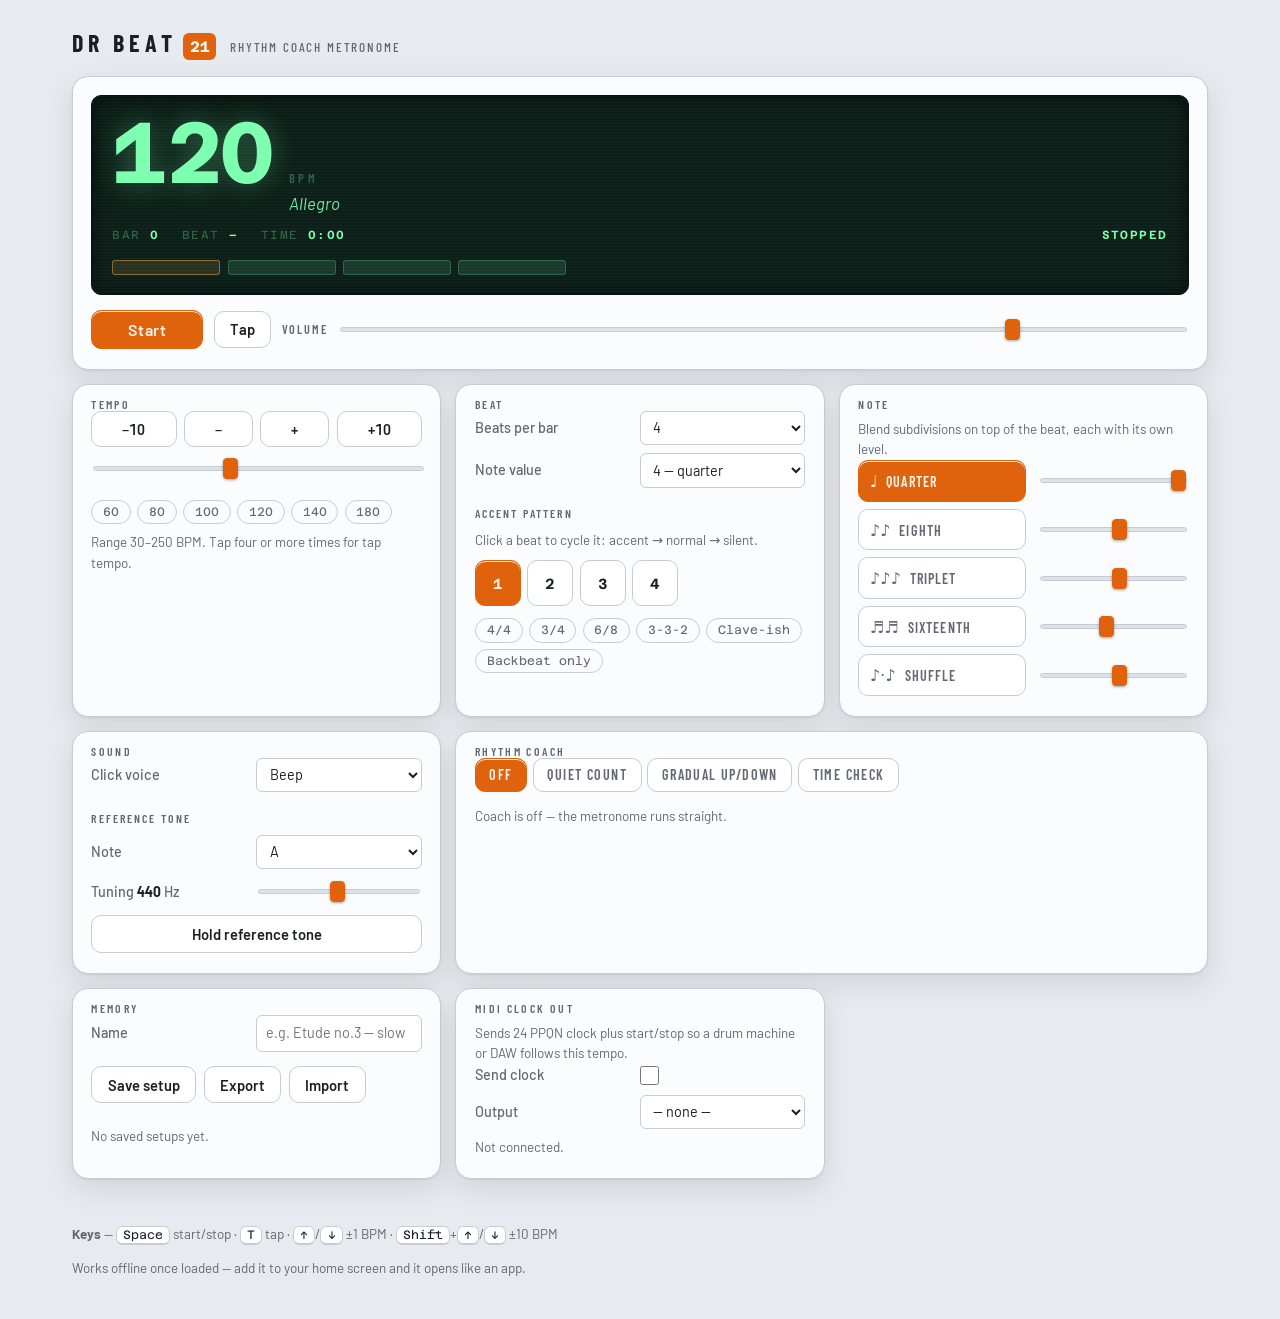
==== index.html @ f7693925 "Dr Beat 21: a Boss DB-90 style rhythm coach metronome A browser metronome with no dependencies and n" ====
<!DOCTYPE html>
<html lang="en">
<head>
<meta charset="utf-8">
<meta name="viewport" content="width=device-width, initial-scale=1">
<title>Dr Beat 21 — Rhythm Coach Metronome</title>
<link rel="manifest" href="manifest.webmanifest">
<meta name="theme-color" content="#f4f6f8" media="(prefers-color-scheme: light)">
<meta name="theme-color" content="#1d2025" media="(prefers-color-scheme: dark)">
<meta name="mobile-web-app-capable" content="yes">
<meta name="apple-mobile-web-app-capable" content="yes">
<meta name="apple-mobile-web-app-title" content="Dr Beat 21">
<meta name="apple-mobile-web-app-status-bar-style" content="black-translucent">
<link rel="apple-touch-icon" href="icons/apple-touch-icon.png">
<link rel="icon" href="icons/icon.svg" type="image/svg+xml">
<link rel="icon" href="icons/icon-192.png" sizes="192x192" type="image/png">
<link rel="preconnect" href="https://fonts.googleapis.com">
<link rel="preconnect" href="https://fonts.gstatic.com" crossorigin>
<link rel="stylesheet" href="https://fonts.googleapis.com/css2?family=Barlow:ital,wght@0,400;0,500;0,600;1,400&family=Barlow+Condensed:wght@500;600;700&family=Azeret+Mono:wght@600;700&display=swap">
<link rel="stylesheet" href="css/style.css">
<script>
/* PWA wiring. This lives in <head> on purpose: tools/build-single-file.py copies
   the <body>, so the bundled builds — which have no sw.js beside them — never try
   to register one. Every path is relative so a project-site subpath works too. */
(function () {
  'use strict';

  if ('serviceWorker' in navigator) {
    window.addEventListener('load', function () {
      navigator.serviceWorker.register('sw.js').catch(function (e) {
        // Not fatal: without a worker the app still runs, just not offline.
        console.warn('[pwa] service worker did not register:', e && e.message);
      });
    });
  }

  // Chromium fires this when the app qualifies for installation; Safari never
  // does, which is why the footer also explains the manual route.
  var deferred = null;
  window.addEventListener('beforeinstallprompt', function (e) {
    e.preventDefault();
    deferred = e;
    var btn = document.getElementById('installBtn');
    if (btn) btn.hidden = false;
  });

  window.addEventListener('DOMContentLoaded', function () {
    var btn = document.getElementById('installBtn');
    if (!btn) return;
    btn.addEventListener('click', function () {
      if (!deferred) return;
      deferred.prompt();
      deferred.userChoice.then(function () {
        deferred = null;
        btn.hidden = true;
      });
    });
  });

  window.addEventListener('appinstalled', function () {
    var btn = document.getElementById('installBtn');
    if (btn) btn.hidden = true;
    deferred = null;
  });
})();
</script>
</head>
<body>

<header class="topbar">
  <div class="brand">
    <span class="brand-mark">DR BEAT</span><span class="brand-num">21</span>
  </div>
  <p class="brand-sub">Rhythm coach metronome</p>
</header>

<main class="unit">

  <!-- ─────────── Display ─────────── -->
  <section class="panel display" aria-label="Display">
    <div class="lcd">
      <div class="lcd-tempo">
        <output id="bpmValue" class="bpm">120</output>
        <div class="bpm-side">
          <span class="bpm-unit">BPM</span>
          <span id="tempoName" class="tempo-name">Moderato</span>
        </div>
      </div>

      <div class="lcd-meta">
        <span>BAR <b id="barCount">0</b></span>
        <span>BEAT <b id="beatCount">–</b></span>
        <span>TIME <b id="elapsed">0:00</b></span>
        <span id="statusFlag" class="status-flag">STOPPED</span>
      </div>

      <div id="leds" class="leds" role="group" aria-label="Beat indicator"></div>
    </div>

    <div class="transport">
      <button id="startStop" class="btn btn-primary" type="button" aria-pressed="false">Start</button>
      <button id="tapTempo" class="btn" type="button">Tap</button>
      <div class="vol">
        <label for="volume">Volume</label>
        <input id="volume" class="fader" type="range" min="0" max="1" step="0.01" value="0.8">
      </div>
    </div>
  </section>

  <!-- ─────────── Tempo ─────────── -->
  <section class="panel" aria-labelledby="h-tempo">
    <h2 id="h-tempo">Tempo</h2>
    <div class="tempo-row">
      <button id="bpmDown10" class="btn btn-sq" type="button" aria-label="Decrease tempo by 10">−10</button>
      <button id="bpmDown" class="btn btn-sq" type="button" aria-label="Decrease tempo by 1">−</button>
      <button id="bpmUp" class="btn btn-sq" type="button" aria-label="Increase tempo by 1">+</button>
      <button id="bpmUp10" class="btn btn-sq" type="button" aria-label="Increase tempo by 10">+10</button>
    </div>
    <input id="bpmSlider" class="fader tempo-slider" type="range" min="30" max="250" step="1" value="120"
           aria-label="Tempo in beats per minute">
    <div class="chips" id="tempoPresets">
      <button class="chip" type="button" data-bpm="60">60</button>
      <button class="chip" type="button" data-bpm="80">80</button>
      <button class="chip" type="button" data-bpm="100">100</button>
      <button class="chip" type="button" data-bpm="120">120</button>
      <button class="chip" type="button" data-bpm="140">140</button>
      <button class="chip" type="button" data-bpm="180">180</button>
    </div>
    <p class="hint">Range 30–250 BPM. Tap four or more times for tap tempo.</p>
  </section>

  <!-- ─────────── Beat / meter ─────────── -->
  <section class="panel" aria-labelledby="h-beat">
    <h2 id="h-beat">Beat</h2>
    <div class="field-row">
      <label for="beatsPerMeasure">Beats per bar</label>
      <select id="beatsPerMeasure">
        <option value="0">0 — no accent</option>
        <option value="1">1</option><option value="2">2</option><option value="3">3</option>
        <option value="4" selected>4</option><option value="5">5</option><option value="6">6</option>
        <option value="7">7</option><option value="8">8</option><option value="9">9</option>
      </select>
    </div>
    <div class="field-row">
      <label for="beatUnit">Note value</label>
      <select id="beatUnit">
        <option value="2">2 — half</option>
        <option value="4" selected>4 — quarter</option>
        <option value="8">8 — eighth</option>
        <option value="16">16 — sixteenth</option>
      </select>
    </div>
    <p class="sub-label">Accent pattern</p>
    <p class="hint accent-hint">Click a beat to cycle it: accent → normal → silent.</p>
    <div id="accentGrid" class="accent-grid" role="group" aria-label="Accent pattern"></div>
    <div class="chips" id="accentPresets">
      <button class="chip" type="button" data-pattern="2,1,1,1">4/4</button>
      <button class="chip" type="button" data-pattern="2,1,1">3/4</button>
      <button class="chip" type="button" data-pattern="2,1,1,2,1,1">6/8</button>
      <button class="chip" type="button" data-pattern="2,1,1,2,1,1,2">3-3-2</button>
      <button class="chip" type="button" data-pattern="2,1,2,1,1,0,1">Clave-ish</button>
      <button class="chip" type="button" data-pattern="2,0,1,0">Backbeat only</button>
    </div>
  </section>

  <!-- ─────────── Note mixer ─────────── -->
  <section class="panel" aria-labelledby="h-note">
    <h2 id="h-note">Note</h2>
    <p class="hint">Blend subdivisions on top of the beat, each with its own level.</p>
    <div id="layerMixer" class="mixer"></div>
  </section>

  <!-- ─────────── Sound ─────────── -->
  <section class="panel" aria-labelledby="h-sound">
    <h2 id="h-sound">Sound</h2>
    <div class="field-row">
      <label for="voice">Click voice</label>
      <select id="voice"></select>
    </div>
    <p class="sub-label">Reference tone</p>
    <div class="field-row">
      <label for="refNote">Note</label>
      <select id="refNote">
        <option value="0">A</option><option value="1">A♯/B♭</option><option value="2">B</option>
        <option value="3">C</option><option value="4">C♯/D♭</option><option value="5">D</option>
        <option value="6">D♯/E♭</option><option value="7">E</option><option value="8">F</option>
        <option value="9">F♯/G♭</option><option value="10">G</option><option value="11">G♯/A♭</option>
      </select>
    </div>
    <div class="field-row">
      <label for="refTune">Tuning <b id="refTuneValue">440</b> Hz</label>
      <input id="refTune" class="fader" type="range" min="415" max="466" step="1" value="440">
    </div>
    <button id="refToneBtn" class="btn btn-wide" type="button" aria-pressed="false">Hold reference tone</button>
  </section>

  <!-- ─────────── Rhythm coach ─────────── -->
  <section class="panel span2" aria-labelledby="h-coach">
    <h2 id="h-coach">Rhythm Coach</h2>
    <div class="tabs" id="coachTabs" role="tablist">
      <button class="tab is-active" type="button" role="tab" data-mode="off" aria-selected="true">Off</button>
      <button class="tab" type="button" role="tab" data-mode="quiet" aria-selected="false">Quiet Count</button>
      <button class="tab" type="button" role="tab" data-mode="gradual" aria-selected="false">Gradual Up/Down</button>
      <button class="tab" type="button" role="tab" data-mode="timecheck" aria-selected="false">Time Check</button>
    </div>

    <div class="coach-body">
      <div class="coach-pane" data-pane="off">
        <p class="hint">Coach is off — the metronome runs straight.</p>
      </div>

      <div class="coach-pane is-hidden" data-pane="quiet">
        <p class="hint">The click drops out for whole bars so you have to keep your own time. Come back in on the downbeat.</p>
        <div class="field-row">
          <label for="qcPlay">Bars sounding</label>
          <input id="qcPlay" type="number" min="1" max="16" value="1">
        </div>
        <div class="field-row">
          <label for="qcMute">Bars silent</label>
          <input id="qcMute" type="number" min="1" max="16" value="1">
        </div>
        <div class="field-row">
          <label for="qcGradual">Add a silent bar each cycle</label>
          <input id="qcGradual" type="checkbox">
        </div>
        <div class="field-row">
          <label for="qcMaxMute">Stop widening at</label>
          <input id="qcMaxMute" type="number" min="1" max="32" value="8">
        </div>
        <div class="readout">
          <span>State <b id="qcState">–</b></span>
          <span>Cycles done <b id="qcCycles">0</b></span>
        </div>
      </div>

      <div class="coach-pane is-hidden" data-pane="gradual">
        <p class="hint">Tempo moves on its own so you can push a passage up to speed without touching the dial.</p>
        <div class="field-row">
          <label for="grStart">Start BPM</label>
          <input id="grStart" type="number" min="30" max="250" value="80">
        </div>
        <div class="field-row">
          <label for="grTarget">Target BPM</label>
          <input id="grTarget" type="number" min="30" max="250" value="140">
        </div>
        <div class="field-row">
          <label for="grStep">Step BPM</label>
          <input id="grStep" type="number" min="1" max="30" value="4">
        </div>
        <div class="field-row">
          <label for="grEvery">Every N bars</label>
          <input id="grEvery" type="number" min="1" max="32" value="2">
        </div>
        <div class="field-row">
          <label for="grLoop">Reverse and repeat at the target</label>
          <input id="grLoop" type="checkbox">
        </div>
        <div class="readout">
          <span>Now <b id="grNow">–</b></span>
          <span>Heading to <b id="grGoal">–</b></span>
          <span id="grDone"></span>
        </div>
      </div>

      <div class="coach-pane is-hidden" data-pane="timecheck">
        <p class="hint">Play along into the microphone. Each hit is matched to the nearest grid point and graded.</p>
        <div class="field-row">
          <label for="tcGrid">Grade against</label>
          <select id="tcGrid">
            <option value="1" selected>Beats</option>
            <option value="2">Eighths</option>
            <option value="3">Triplets</option>
            <option value="4">Sixteenths</option>
          </select>
        </div>
        <div class="field-row">
          <label for="tcTolerance">Tolerance <b id="tcToleranceValue">30</b> ms</label>
          <input id="tcTolerance" class="fader" type="range" min="5" max="100" step="1" value="30">
        </div>
        <div class="field-row">
          <label for="tcThreshold">Mic sensitivity</label>
          <input id="tcThreshold" class="fader" type="range" min="0.01" max="0.3" step="0.005" value="0.06">
        </div>
        <div class="field-row">
          <label for="tcLatency">Input latency offset <b id="tcLatencyValue">0</b> ms</label>
          <input id="tcLatency" class="fader" type="range" min="-100" max="200" step="1" value="0">
        </div>
        <div class="meter-wrap" aria-hidden="true"><div id="tcMeter" class="meter-fill"></div></div>
        <div class="tc-actions">
          <button id="tcListen" class="btn" type="button">Enable microphone</button>
          <button id="tcReset" class="btn" type="button">Reset score</button>
        </div>
        <div id="tcError" class="error is-hidden" role="alert"></div>
        <div class="score">
          <div class="score-cell"><span>Accuracy</span><b id="tcAccuracy">–</b></div>
          <div class="score-cell"><span>Avg error</span><b id="tcAvg">–</b></div>
          <div class="score-cell"><span>Bias</span><b id="tcBias">–</b></div>
          <div class="score-cell"><span>Hits</span><b id="tcHits">0</b></div>
        </div>
        <div class="drift" aria-hidden="true">
          <span class="drift-label">early</span>
          <div class="drift-track"><i id="tcNeedle" class="drift-needle"></i><i class="drift-centre"></i></div>
          <span class="drift-label">late</span>
        </div>
        <p id="tcVerdict" class="verdict">&nbsp;</p>
      </div>
    </div>
  </section>

  <!-- ─────────── Memory ─────────── -->
  <section class="panel" aria-labelledby="h-memory">
    <h2 id="h-memory">Memory</h2>
    <div class="field-row">
      <label for="presetName">Name</label>
      <input id="presetName" type="text" placeholder="e.g. Etude no.3 — slow" maxlength="40">
    </div>
    <div class="tc-actions">
      <button id="presetSave" class="btn" type="button">Save setup</button>
      <button id="presetExport" class="btn" type="button">Export</button>
      <button id="presetImport" class="btn" type="button">Import</button>
      <input id="presetFile" type="file" accept="application/json" hidden>
    </div>
    <p id="presetStatus" class="hint" role="status" aria-live="polite"></p>
    <ul id="presetList" class="preset-list"></ul>
  </section>

  <!-- ─────────── MIDI ─────────── -->
  <section class="panel" aria-labelledby="h-midi">
    <h2 id="h-midi">MIDI clock out</h2>
    <p class="hint">Sends 24 PPQN clock plus start/stop so a drum machine or DAW follows this tempo.</p>
    <div class="field-row">
      <label for="midiEnable">Send clock</label>
      <input id="midiEnable" type="checkbox">
    </div>
    <div class="field-row">
      <label for="midiOut">Output</label>
      <select id="midiOut"><option value="">— none —</option></select>
    </div>
    <div id="midiStatus" class="hint">Not connected.</div>
  </section>

</main>

<footer class="footer">
  <p><b>Keys</b> — <kbd>Space</kbd> start/stop · <kbd>T</kbd> tap · <kbd>↑</kbd>/<kbd>↓</kbd> ±1 BPM ·
     <kbd>Shift</kbd>+<kbd>↑</kbd>/<kbd>↓</kbd> ±10 BPM</p>
  <p id="offlineNote" class="hint">Works offline once loaded — add it to your home screen and it opens like an app.</p>
  <button id="installBtn" class="btn" type="button" hidden>Install Dr Beat 21</button>
</footer>

<script src="js/voices.js"></script>
<script src="js/engine.js"></script>
<script src="js/coach.js"></script>
<script src="js/midi.js"></script>
<script src="js/presets.js"></script>
<script src="js/ui.js"></script>
</body>
</html>
---- css/style.css ----
/* Dr Beat 21 — front panel.
 *
 * The unit is styled as a piece of hardware: graphite chassis, silkscreened
 * legends, rubberised buttons, and a transflective LCD. The LCD keeps its dark
 * green ground in both themes, because a real one does not invert when the
 * lights come up — only the chassis around it changes.
 */

/* ── Tokens: light (daylight panel) ── */
:root {
  --page:         #e7eaee;
  --chassis:      #f4f6f8;
  --panel:        #fbfcfd;
  --raised:       #ffffff;
  --edge:         #c6ccd4;
  --edge-soft:    #dde2e8;
  --ink:          #1b1e23;
  --silk:         #626973;
  --accent:       #e0620c;
  --accent-ink:   #fff6ee;
  --accent-soft:  rgba(224, 98, 12, .12);
  --shadow:       0 1px 2px rgba(20, 28, 38, .07), 0 10px 28px rgba(20, 28, 38, .10);
  --inset:        inset 0 1px 0 rgba(255, 255, 255, .9);

  /* The LCD is theme-independent. */
  --lcd:          #0c1f18;
  --lcd-edge:     #061410;
  --lcd-ink:      #7dffb0;
  --lcd-dim:      rgba(125, 255, 176, .30);
  --lcd-amber:    #ffb457;

  --good:         #2f9e5e;
  --warn:         #b47a10;
  --bad:          #cf4a44;

  --r-sm: 6px;
  --r:    10px;
  --r-lg: 16px;
}

/* ── Tokens: dark (stage) ── */
@media (prefers-color-scheme: dark) {
  :root:not([data-theme="light"]) {
    --page:        #131519;
    --chassis:     #1d2025;
    --panel:       #24272d;
    --raised:      #2c3037;
    --edge:        #3a3f47;
    --edge-soft:   #2f343b;
    --ink:         #e9ebee;
    --silk:        #8b929b;
    --accent:      #ff7f1f;
    --accent-ink:  #1a1006;
    --accent-soft: rgba(255, 127, 31, .16);
    --shadow:      0 1px 0 rgba(255, 255, 255, .03), 0 12px 30px rgba(0, 0, 0, .45);
    --inset:       inset 0 1px 0 rgba(255, 255, 255, .05);
    --good:        #4ade80;
    --warn:        #f5b642;
    --bad:         #f2635d;
  }
}

:root[data-theme="dark"] {
  --page:        #131519;
  --chassis:     #1d2025;
  --panel:       #24272d;
  --raised:      #2c3037;
  --edge:        #3a3f47;
  --edge-soft:   #2f343b;
  --ink:         #e9ebee;
  --silk:        #8b929b;
  --accent:      #ff7f1f;
  --accent-ink:  #1a1006;
  --accent-soft: rgba(255, 127, 31, .16);
  --shadow:      0 1px 0 rgba(255, 255, 255, .03), 0 12px 30px rgba(0, 0, 0, .45);
  --inset:       inset 0 1px 0 rgba(255, 255, 255, .05);
  --good:        #4ade80;
  --warn:        #f5b642;
  --bad:         #f2635d;
}

* { box-sizing: border-box; }

body {
  margin: 0;
  background: var(--page);
  color: var(--ink);
  font: 400 15px/1.55 "Barlow", ui-sans-serif, system-ui, -apple-system, "Segoe UI", Roboto, sans-serif;
  -webkit-font-smoothing: antialiased;
}

/* ── Header ── */
.topbar {
  display: flex; align-items: baseline; gap: .85rem; flex-wrap: wrap;
  max-width: 1200px; margin: 0 auto; padding: 1.5rem clamp(1rem, 4vw, 2rem) .9rem;
}
.brand { display: flex; align-items: baseline; gap: .4rem; }
.brand-mark {
  font-family: "Barlow Condensed", "Barlow", sans-serif;
  font-weight: 700; font-size: 1.5rem; letter-spacing: .2em; text-transform: uppercase;
}
.brand-num {
  font-family: "Azeret Mono", ui-monospace, Menlo, monospace;
  font-weight: 700; font-size: .95rem; color: var(--accent-ink);
  background: var(--accent); border-radius: var(--r-sm); padding: .1rem .42rem;
}
.brand-sub {
  margin: 0; color: var(--silk); font-size: .82rem;
  text-transform: uppercase; letter-spacing: .14em;
  font-family: "Barlow Condensed", "Barlow", sans-serif; font-weight: 500;
}

/* ── Chassis grid ── */
.unit {
  display: grid; gap: .9rem;
  grid-template-columns: repeat(auto-fit, minmax(290px, 1fr));
  max-width: 1200px; margin: 0 auto; padding: 0 clamp(1rem, 4vw, 2rem) 2rem;
}

.panel {
  position: relative;
  background: var(--panel);
  border: 1px solid var(--edge);
  border-radius: var(--r-lg);
  box-shadow: var(--shadow), var(--inset);
  padding: 1.6rem 1.15rem 1.25rem;
}

/* Silkscreen legend, set into the panel's top edge like a printed label. */
.panel h2 {
  position: absolute; top: .62rem; left: 1.15rem; margin: 0;
  font-family: "Barlow Condensed", "Barlow", sans-serif;
  font-size: .74rem; font-weight: 600; text-transform: uppercase;
  letter-spacing: .2em; color: var(--silk);
}

.display, .span2 { grid-column: 1 / -1; }
@media (min-width: 920px) { .span2 { grid-column: span 2; } }
.display { padding-top: 1.15rem; }

/* ── LCD ── */
.lcd {
  position: relative; overflow: hidden;
  background: var(--lcd);
  border: 1px solid var(--lcd-edge);
  border-radius: var(--r);
  padding: 1.05rem 1.25rem 1.15rem;
  box-shadow: inset 0 2px 18px rgba(0, 0, 0, .6);
  color: var(--lcd-ink);
}
/* Fine horizontal ruling, the way a transflective panel catches light. */
.lcd::after {
  content: ""; position: absolute; inset: 0; pointer-events: none;
  background: repeating-linear-gradient(
    to bottom, rgba(255,255,255,.028) 0 1px, transparent 1px 3px);
}
.lcd-tempo { display: flex; align-items: baseline; gap: 1rem; flex-wrap: wrap; }
.bpm {
  font-family: "Azeret Mono", ui-monospace, Menlo, Consolas, monospace;
  font-weight: 700; font-size: clamp(3.1rem, 11vw, 5.4rem); line-height: .92;
  letter-spacing: -.03em; font-variant-numeric: tabular-nums;
  text-shadow: 0 0 26px rgba(125, 255, 176, .3);
}
.bpm-side { display: flex; flex-direction: column; gap: .1rem; }
.bpm-unit {
  font-family: "Barlow Condensed", sans-serif; font-weight: 600;
  font-size: .78rem; letter-spacing: .28em; color: var(--lcd-dim);
}
.tempo-name { font-size: 1.05rem; font-style: italic; opacity: .92; }
.lcd-meta {
  display: flex; gap: 1.4rem; flex-wrap: wrap; align-items: baseline;
  margin-top: .65rem; font-size: .74rem; letter-spacing: .12em;
  font-family: "Azeret Mono", ui-monospace, Menlo, monospace;
  color: var(--lcd-dim); font-variant-numeric: tabular-nums;
}
.lcd-meta b { font-weight: 600; color: var(--lcd-ink); }
.status-flag { margin-left: auto; font-weight: 600; color: var(--lcd-ink); }
.status-flag.is-quiet { color: var(--lcd-amber); }

/* ── Beat LEDs ── */
.leds { display: flex; gap: .45rem; margin-top: 1rem; }
.led {
  /* Capped so four beats read as indicators rather than stretching into bars. */
  flex: 1 1 0; max-width: 108px; height: 15px; border-radius: 3px;
  background: rgba(125, 255, 176, .12);
  border: 1px solid rgba(125, 255, 176, .22);
  transition: background .06s linear, box-shadow .06s linear;
}
.led-accent { border-color: rgba(255, 180, 87, .45); background: rgba(255, 180, 87, .12); }
.led-off { opacity: .28; }
.led.is-on { background: var(--lcd-ink); box-shadow: 0 0 18px rgba(125, 255, 176, .7); }
.led.is-on.is-accent-hit { background: var(--lcd-amber); box-shadow: 0 0 22px rgba(255, 180, 87, .85); }

/* ── Buttons ── */
.btn {
  font-family: "Barlow", sans-serif; font-size: .92rem; font-weight: 600;
  color: var(--ink); background: var(--raised);
  border: 1px solid var(--edge); border-radius: var(--r);
  padding: .55rem .95rem; cursor: pointer;
  box-shadow: var(--inset);
  transition: transform .06s ease, border-color .12s ease, background .12s ease;
}
.btn:hover { border-color: var(--accent); }
.btn:active { transform: translateY(1px); box-shadow: none; }
.btn:disabled { opacity: .5; cursor: default; }
.btn-primary {
  background: var(--accent); border-color: var(--accent); color: var(--accent-ink);
  min-width: 7rem; font-size: 1rem; letter-spacing: .04em;
}
.btn-primary.is-running { background: var(--bad); border-color: var(--bad); color: #fff; }
.btn-sq { flex: 1 1 auto; min-width: 3.1rem; padding: .5rem .55rem; font-variant-numeric: tabular-nums; }
.btn-wide { width: 100%; }
.btn-xs { padding: .28rem .6rem; font-size: .8rem; }
.btn-danger:hover { border-color: var(--bad); color: var(--bad); }
.btn.is-on { background: var(--accent); border-color: var(--accent); color: var(--accent-ink); }
.btn.is-tapped { background: var(--accent-soft); border-color: var(--accent); }

.transport { display: flex; align-items: center; gap: .65rem; margin-top: .95rem; flex-wrap: wrap; }
.vol { display: flex; align-items: center; gap: .6rem; flex: 1 1 190px; }
.vol label {
  font-family: "Barlow Condensed", sans-serif; font-size: .76rem; font-weight: 600;
  text-transform: uppercase; letter-spacing: .16em; color: var(--silk);
}

/* ── Faders: a slot with a raised cap ── */
.fader {
  -webkit-appearance: none; appearance: none;
  flex: 1; min-width: 88px; height: 26px; background: transparent; cursor: pointer;
}
.fader::-webkit-slider-runnable-track {
  height: 5px; border-radius: 999px;
  background: linear-gradient(var(--edge-soft), var(--edge-soft));
  border: 1px solid var(--edge);
}
.fader::-moz-range-track {
  height: 5px; border-radius: 999px; background: var(--edge-soft); border: 1px solid var(--edge);
}
.fader::-webkit-slider-thumb {
  -webkit-appearance: none; appearance: none;
  width: 15px; height: 21px; margin-top: -9px;
  border-radius: 4px; background: var(--accent);
  border: 1px solid var(--accent);
  box-shadow: 0 1px 3px rgba(0, 0, 0, .35);
}
.fader::-moz-range-thumb {
  width: 13px; height: 20px; border-radius: 4px;
  background: var(--accent); border: 1px solid var(--accent);
  box-shadow: 0 1px 3px rgba(0, 0, 0, .35);
}
.tempo-slider { width: 100%; margin-top: .55rem; }

/* ── Fields ── */
.field-row {
  display: flex; align-items: center; gap: .8rem;
  margin-bottom: .5rem; font-size: .9rem; flex-wrap: wrap;
}
.field-row label { color: var(--silk); flex: 0 0 auto; min-width: 9.5rem; font-weight: 500; }
.field-row label b { color: var(--ink); font-variant-numeric: tabular-nums; }
.field-row select,
.field-row input[type="text"],
.field-row input[type="number"] {
  font: inherit; color: var(--ink); background: var(--raised);
  border: 1px solid var(--edge); border-radius: var(--r-sm);
  padding: .42rem .55rem; flex: 1 1 6rem; min-width: 0;
}
.field-row input[type="number"] { font-variant-numeric: tabular-nums; max-width: 6rem; }
.field-row input[type="checkbox"] {
  width: 19px; height: 19px; accent-color: var(--accent); margin: 0;
}
.field-row .fader { flex: 1 1 110px; }

.sub-label {
  margin: 1.05rem 0 .45rem;
  font-family: "Barlow Condensed", sans-serif; font-size: .74rem; font-weight: 600;
  text-transform: uppercase; letter-spacing: .18em; color: var(--silk);
}
.hint { margin: .5rem 0 0; font-size: .84rem; color: var(--silk); max-width: 62ch; }
.accent-hint { margin: 0 0 .6rem; }
.tempo-row { display: flex; align-items: center; gap: .45rem; flex-wrap: wrap; }

/* ── Chips ── */
.chips { display: flex; gap: .38rem; flex-wrap: wrap; margin-top: .75rem; }
.chip {
  font-family: "Azeret Mono", ui-monospace, monospace; font-size: .76rem;
  background: transparent; color: var(--silk);
  border: 1px solid var(--edge); border-radius: 999px;
  padding: .26rem .68rem; cursor: pointer;
  transition: color .12s ease, border-color .12s ease;
}
.chip:hover { color: var(--accent); border-color: var(--accent); }

/* ── Accent pattern ── */
.accent-grid { display: flex; gap: .4rem; flex-wrap: wrap; }
.accent-cell {
  font-family: "Azeret Mono", ui-monospace, monospace;
  font-size: .92rem; font-weight: 600; cursor: pointer;
  width: 46px; height: 46px; border-radius: var(--r);
  border: 1px solid var(--edge); background: var(--raised); color: var(--silk);
  box-shadow: var(--inset);
  transition: transform .06s ease;
}
.accent-cell:active { transform: translateY(1px); }
.accent-cell.is-accent { background: var(--accent); border-color: var(--accent); color: var(--accent-ink); }
.accent-cell.is-normal { color: var(--ink); }
.accent-cell.is-silent { opacity: .4; text-decoration: line-through; }

/* ── Note mixer ── */
.mixer { display: grid; gap: .45rem; }
.mixer-row { display: flex; align-items: center; gap: .7rem; }
.layer-toggle {
  font: inherit; cursor: pointer; text-align: left;
  display: flex; align-items: baseline; gap: .55rem; flex: 0 0 10.5rem;
  background: var(--raised); color: var(--silk);
  border: 1px solid var(--edge); border-radius: var(--r);
  padding: .44rem .65rem; box-shadow: var(--inset);
  transition: background .12s ease, color .12s ease, border-color .12s ease;
}
.layer-toggle.is-on { background: var(--accent); border-color: var(--accent); color: var(--accent-ink); }
.layer-note { font-size: 1.02rem; }
.layer-name {
  font-family: "Barlow Condensed", sans-serif; font-size: .88rem;
  font-weight: 600; text-transform: uppercase; letter-spacing: .08em;
}

/* ── Coach ── */
.tabs { display: flex; gap: .35rem; flex-wrap: wrap; margin-bottom: .9rem; }
.tab {
  font-family: "Barlow Condensed", sans-serif; font-size: .88rem; font-weight: 600;
  text-transform: uppercase; letter-spacing: .1em; cursor: pointer;
  background: var(--raised); color: var(--silk);
  border: 1px solid var(--edge); border-radius: var(--r);
  padding: .48rem .85rem; box-shadow: var(--inset);
}
.tab:hover { border-color: var(--accent); }
.tab.is-active { background: var(--accent); border-color: var(--accent); color: var(--accent-ink); }
.coach-pane.is-hidden, .is-hidden { display: none; }

.readout {
  display: flex; gap: 1.4rem; flex-wrap: wrap;
  margin-top: .85rem; padding-top: .75rem; border-top: 1px solid var(--edge-soft);
  font-family: "Azeret Mono", ui-monospace, monospace;
  font-size: .78rem; color: var(--silk); font-variant-numeric: tabular-nums;
}
.readout b { color: var(--ink); font-weight: 600; }

.tc-actions { display: flex; gap: .5rem; flex-wrap: wrap; margin: .85rem 0; }

.meter-wrap {
  height: 8px; border-radius: 999px; background: var(--edge-soft);
  border: 1px solid var(--edge); overflow: hidden; margin-top: .6rem;
}
.meter-fill { height: 100%; width: 0; background: var(--silk); transition: width .05s linear; }
.meter-fill.is-hot { background: var(--good); }

.score {
  display: grid; grid-template-columns: repeat(auto-fit, minmax(112px, 1fr));
  gap: .55rem; margin-top: .55rem;
}
.score-cell {
  background: var(--raised); border: 1px solid var(--edge);
  border-radius: var(--r); padding: .55rem .7rem;
  display: flex; flex-direction: column; gap: .12rem; box-shadow: var(--inset);
}
.score-cell span {
  font-family: "Barlow Condensed", sans-serif; font-size: .7rem; font-weight: 600;
  text-transform: uppercase; letter-spacing: .13em; color: var(--silk);
}
.score-cell b {
  font-family: "Azeret Mono", ui-monospace, monospace;
  font-size: 1.08rem; font-weight: 600; font-variant-numeric: tabular-nums;
}

/* Early/late needle: centre line is the beat. */
.drift { display: flex; align-items: center; gap: .65rem; margin-top: .95rem; }
.drift-label {
  font-family: "Barlow Condensed", sans-serif; font-size: .7rem; font-weight: 600;
  text-transform: uppercase; letter-spacing: .13em; color: var(--silk);
}
.drift-track {
  position: relative; flex: 1; height: 28px;
  background: var(--raised); border: 1px solid var(--edge); border-radius: var(--r);
  overflow: hidden;
}
.drift-centre { position: absolute; left: 50%; top: 4px; bottom: 4px; width: 2px; background: var(--good); }
.drift-needle {
  position: absolute; left: 50%; top: 2px; bottom: 2px; width: 4px;
  border-radius: 2px; background: var(--accent);
  transform: translateX(-50%); transition: left .1s ease-out;
}

.verdict {
  margin: .65rem 0 0; min-height: 1.5em;
  font-family: "Azeret Mono", ui-monospace, monospace;
  font-size: .9rem; font-weight: 600;
}
.verdict.is-good  { color: var(--good); }
.verdict.is-early { color: var(--warn); }
.verdict.is-late  { color: var(--bad); }

.error {
  margin: .55rem 0; padding: .65rem .8rem; font-size: .85rem;
  border: 1px solid var(--bad); border-left-width: 3px;
  border-radius: var(--r-sm); color: var(--bad); background: var(--accent-soft);
}

/* ── Memory ── */
.preset-list { list-style: none; margin: .9rem 0 0; padding: 0; display: grid; gap: .4rem; }
.preset-item {
  display: flex; align-items: center; gap: .6rem; flex-wrap: wrap;
  background: var(--raised); border: 1px solid var(--edge);
  border-radius: var(--r); padding: .45rem .65rem; box-shadow: var(--inset);
}
.preset-name { font-weight: 600; flex: 1 1 8rem; min-width: 0; overflow-wrap: anywhere; }
.preset-meta {
  font-family: "Azeret Mono", ui-monospace, monospace;
  font-size: .74rem; color: var(--silk); font-variant-numeric: tabular-nums;
}

/* ── Footer ── */
.footer {
  max-width: 1200px; margin: 0 auto;
  padding: 0 clamp(1rem, 4vw, 2rem) 2.5rem;
  color: var(--silk); font-size: .84rem;
}
kbd {
  font-family: "Azeret Mono", ui-monospace, monospace; font-size: .76rem;
  background: var(--raised); color: var(--ink);
  border: 1px solid var(--edge); border-bottom-width: 2px;
  border-radius: var(--r-sm); padding: .08rem .38rem;
}

:focus-visible { outline: 2px solid var(--accent); outline-offset: 2px; border-radius: 4px; }

@media (prefers-reduced-motion: reduce) {
  *, *::before, *::after { transition: none !important; animation: none !important; }
}
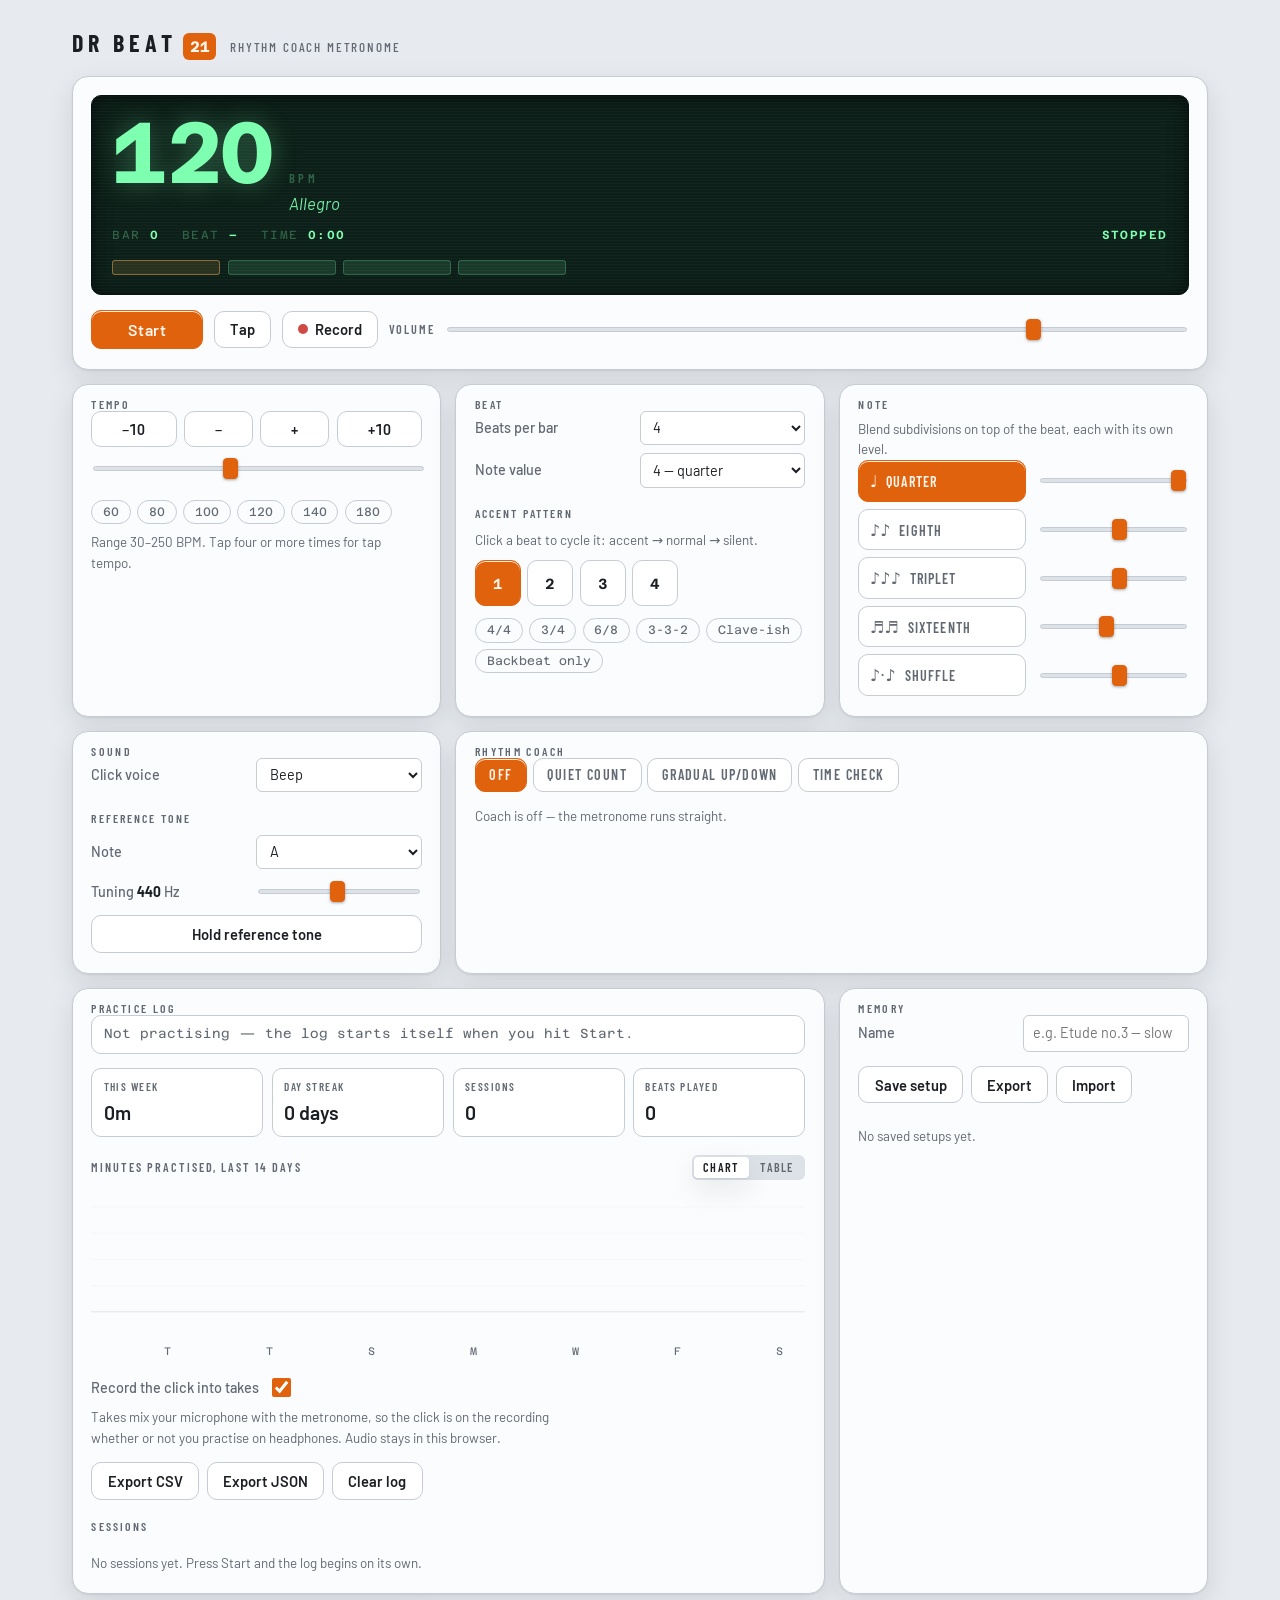
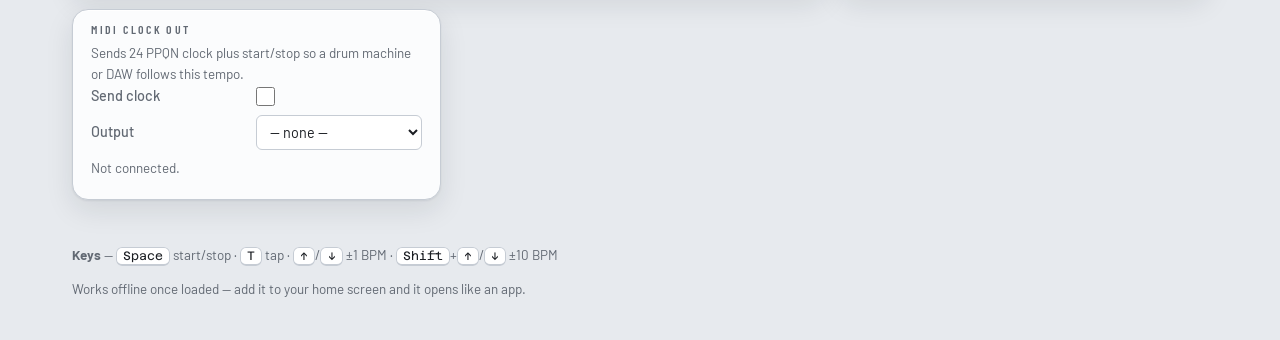
==== commit 9fa2e4a4: "Record training sessions: a practice log and audio takes Two features that answer the same question " ====
--- a/index.html
+++ b/index.html
@@ -100,6 +100,10 @@
     <div class="transport">
       <button id="startStop" class="btn btn-primary" type="button" aria-pressed="false">Start</button>
       <button id="tapTempo" class="btn" type="button">Tap</button>
+      <button id="recordBtn" class="btn btn-rec" type="button" aria-pressed="false">
+        <span class="rec-dot" aria-hidden="true"></span><span id="recordLabel">Record</span>
+      </button>
+      <output id="recTime" class="rec-time" hidden>0:00</output>
       <div class="vol">
         <label for="volume">Volume</label>
         <input id="volume" class="fader" type="range" min="0" max="1" step="0.01" value="0.8">
@@ -307,6 +311,48 @@
     </div>
   </section>
 
+
+  <!-- ─────────── Practice log ─────────── -->
+  <section class="panel span2" aria-labelledby="h-log">
+    <h2 id="h-log">Practice log</h2>
+
+    <p id="logLive" class="log-live is-idle">Not practising — the log starts itself when you hit Start.</p>
+
+    <div class="stats">
+      <div class="stat"><span>This week</span><b id="statWeek">0m</b></div>
+      <div class="stat"><span>Day streak</span><b id="statStreak">0</b></div>
+      <div class="stat"><span>Sessions</span><b id="statSessions">0</b></div>
+      <div class="stat"><span>Beats played</span><b id="statBeats">0</b></div>
+    </div>
+
+    <div class="chart-head">
+      <h3 id="h-chart">Minutes practised, last 14 days</h3>
+      <div class="seg" role="group" aria-label="Chart or table view">
+        <button type="button" class="seg-btn is-active" data-view="chart" aria-pressed="true">Chart</button>
+        <button type="button" class="seg-btn" data-view="table" aria-pressed="false">Table</button>
+      </div>
+    </div>
+    <div id="practiceChart" class="chart" aria-labelledby="h-chart"></div>
+    <div id="practiceTable" class="chart-table is-hidden"></div>
+
+    <div class="field-row log-opt">
+      <label for="includeClick">Record the click into takes</label>
+      <input id="includeClick" type="checkbox" checked>
+    </div>
+    <p class="hint">Takes mix your microphone with the metronome, so the click is on the
+       recording whether or not you practise on headphones. Audio stays in this browser.</p>
+
+    <div class="tc-actions">
+      <button id="logExportCsv" class="btn" type="button">Export CSV</button>
+      <button id="logExportJson" class="btn" type="button">Export JSON</button>
+      <button id="logClear" class="btn btn-danger" type="button">Clear log</button>
+    </div>
+    <p id="logStatus" class="hint" role="status" aria-live="polite"></p>
+
+    <h3 class="sub-label">Sessions</h3>
+    <ul id="sessionList" class="session-list"></ul>
+  </section>
+
   <!-- ─────────── Memory ─────────── -->
   <section class="panel" aria-labelledby="h-memory">
     <h2 id="h-memory">Memory</h2>
@@ -344,15 +390,20 @@
 <footer class="footer">
   <p><b>Keys</b> — <kbd>Space</kbd> start/stop · <kbd>T</kbd> tap · <kbd>↑</kbd>/<kbd>↓</kbd> ±1 BPM ·
      <kbd>Shift</kbd>+<kbd>↑</kbd>/<kbd>↓</kbd> ±10 BPM</p>
-  <p id="offlineNote" class="hint">Works offline once loaded — add it to your home screen and it opens like an app.</p>
-  <button id="installBtn" class="btn" type="button" hidden>Install Dr Beat 21</button>
+  <div data-pwa-only>
+    <p id="offlineNote" class="hint">Works offline once loaded — add it to your home screen and it opens like an app.</p>
+    <button id="installBtn" class="btn" type="button" hidden>Install Dr Beat 21</button>
+  </div>
 </footer>
 
+<script src="js/mic.js"></script>
 <script src="js/voices.js"></script>
 <script src="js/engine.js"></script>
 <script src="js/coach.js"></script>
 <script src="js/midi.js"></script>
 <script src="js/presets.js"></script>
+<script src="js/sessions.js"></script>
+<script src="js/takes.js"></script>
 <script src="js/ui.js"></script>
 </body>
 </html>
--- a/css/style.css
+++ b/css/style.css
@@ -32,6 +32,10 @@
   --good:         #2f9e5e;
   --warn:         #b47a10;
   --bad:          #cf4a44;
+
+  --chart-bar:    #e0620c;
+  --chart-grid:   #e3e7ec;
+  --chart-axis:   #c6ccd4;
 
   --r-sm: 6px;
   --r:    10px;
@@ -57,6 +61,9 @@
     --good:        #4ade80;
     --warn:        #f5b642;
     --bad:         #f2635d;
+  --chart-bar:   #d96a10;
+  --chart-grid:  #2f343b;
+  --chart-axis:  #3a3f47;
   }
 }
 
@@ -77,6 +84,9 @@
   --good:        #4ade80;
   --warn:        #f5b642;
   --bad:         #f2635d;
+  --chart-bar:   #d96a10;
+  --chart-grid:  #2f343b;
+  --chart-axis:  #3a3f47;
 }
 
 * { box-sizing: border-box; }
@@ -434,3 +444,154 @@
 @media (prefers-reduced-motion: reduce) {
   *, *::before, *::after { transition: none !important; animation: none !important; }
 }
+
+
+/* ─────────────── Practice log ─────────────── */
+
+.log-live {
+  margin: 0 0 .85rem;
+  font-family: "Azeret Mono", ui-monospace, monospace;
+  font-size: .82rem; font-variant-numeric: tabular-nums;
+  padding: .55rem .75rem; border-radius: var(--r);
+  background: var(--accent-soft); color: var(--ink);
+  border: 1px solid var(--accent);
+}
+.log-live.is-idle { background: var(--raised); border-color: var(--edge); color: var(--silk); }
+
+.stats {
+  display: grid; grid-template-columns: repeat(auto-fit, minmax(118px, 1fr));
+  gap: .55rem; margin-bottom: 1.1rem;
+}
+.stat {
+  background: var(--raised); border: 1px solid var(--edge);
+  border-radius: var(--r); padding: .55rem .7rem;
+  display: flex; flex-direction: column; gap: .12rem; box-shadow: var(--inset);
+}
+.stat span {
+  font-family: "Barlow Condensed", sans-serif; font-size: .7rem; font-weight: 600;
+  text-transform: uppercase; letter-spacing: .13em; color: var(--silk);
+}
+/* Proportional figures on stat values: tabular digits read loose at this size. */
+.stat b { font-size: 1.22rem; font-weight: 600; }
+
+.chart-head {
+  display: flex; align-items: baseline; justify-content: space-between;
+  gap: .75rem; flex-wrap: wrap; margin-bottom: .6rem;
+}
+.chart-head h3 {
+  margin: 0; font-family: "Barlow Condensed", sans-serif;
+  font-size: .76rem; font-weight: 600; text-transform: uppercase;
+  letter-spacing: .16em; color: var(--silk);
+}
+.seg { display: flex; gap: 2px; background: var(--edge-soft); padding: 2px; border-radius: var(--r-sm); }
+.seg-btn {
+  font-family: "Barlow Condensed", sans-serif; font-size: .76rem; font-weight: 600;
+  text-transform: uppercase; letter-spacing: .1em; cursor: pointer;
+  background: transparent; color: var(--silk); border: 0;
+  border-radius: 4px; padding: .22rem .6rem;
+}
+.seg-btn.is-active { background: var(--raised); color: var(--ink); box-shadow: var(--shadow); }
+
+/* Height includes the tick band, so the card never grows a nested scrollbar. */
+/* --plot-h is shared by the SVG and the peak label so both measure the same box.
+   The padding gives the label somewhere to sit without reaching the toggle. */
+.chart { position: relative; margin-bottom: 1rem; padding-top: 1.1rem; --plot-h: 132px; }
+.chart-svg { display: block; width: 100%; height: var(--plot-h); overflow: visible; }
+.chart-svg .grid { stroke: var(--chart-grid); stroke-width: .25; vector-effect: non-scaling-stroke; }
+.chart-svg .axis { stroke: var(--chart-axis); stroke-width: .5; vector-effect: non-scaling-stroke; }
+.chart-svg .bar { fill: var(--chart-bar); opacity: .85; transition: opacity .1s ease; }
+.chart-svg .bar.is-today { opacity: 1; }
+.chart-svg .hit { fill: transparent; cursor: pointer; }
+.chart-svg .hit:hover ~ .bar { opacity: 1; }
+.chart-svg .hit:focus-visible { fill: var(--accent-soft); outline: none; }
+
+.chart-ticks {
+  display: grid; grid-auto-flow: column; grid-auto-columns: 1fr;
+  margin-top: .3rem; font-size: .68rem; color: var(--silk);
+  font-family: "Azeret Mono", ui-monospace, monospace; text-align: center;
+}
+.chart-peak {
+  position: absolute; transform: translate(-50%, -100%);
+  margin-top: 1.1rem;        /* clears the container's own top padding */
+  font-family: "Azeret Mono", ui-monospace, monospace;
+  font-size: .68rem; color: var(--silk); pointer-events: none; white-space: nowrap;
+}
+.chart-tip {
+  position: absolute; top: -2px; transform: translateX(-50%);
+  background: var(--ink); color: var(--panel);
+  font-size: .74rem; line-height: 1.35; padding: .3rem .5rem;
+  border-radius: var(--r-sm); pointer-events: none; white-space: nowrap; z-index: 3;
+}
+.chart-tip b { display: block; font-weight: 600; }
+
+.chart-table { margin-bottom: 1rem; overflow-x: auto; }
+.chart-table table { width: 100%; border-collapse: collapse; font-size: .84rem; }
+.chart-table th, .chart-table td {
+  text-align: left; padding: .32rem .5rem;
+  border-bottom: 1px solid var(--edge-soft);
+}
+.chart-table thead th {
+  font-family: "Barlow Condensed", sans-serif; font-size: .7rem; font-weight: 600;
+  text-transform: uppercase; letter-spacing: .13em; color: var(--silk);
+}
+.chart-table td { font-family: "Azeret Mono", ui-monospace, monospace; font-variant-numeric: tabular-nums; }
+.chart-table tbody th { font-weight: 500; color: var(--ink); }
+
+.log-opt { margin-top: .5rem; }
+
+/* ── Sessions ── */
+.session-list { list-style: none; margin: .6rem 0 0; padding: 0; display: grid; gap: .4rem; }
+.session-item {
+  background: var(--raised); border: 1px solid var(--edge);
+  border-radius: var(--r); overflow: hidden; box-shadow: var(--inset);
+}
+.session-item.is-live { border-color: var(--accent); }
+.session-head {
+  width: 100%; font: inherit; text-align: left; cursor: pointer;
+  background: transparent; border: 0; color: var(--ink);
+  padding: .55rem .7rem; display: flex; align-items: baseline; gap: .7rem; flex-wrap: wrap;
+}
+.session-head.is-static { cursor: default; }
+.session-when { font-weight: 600; font-size: .9rem; }
+.session-meta {
+  font-family: "Azeret Mono", ui-monospace, monospace;
+  font-size: .74rem; color: var(--silk); font-variant-numeric: tabular-nums;
+}
+.session-label { flex: 1 1 100%; font-size: .82rem; color: var(--silk); }
+.session-body {
+  padding: .3rem .7rem .75rem; border-top: 1px solid var(--edge-soft);
+  display: grid; gap: .6rem; justify-items: start;
+}
+.session-body .field-row { margin: 0; width: 100%; }
+.session-body .readout { margin: 0; padding-top: 0; border-top: 0; }
+
+.take-list { display: grid; gap: .35rem; width: 100%; }
+.take {
+  display: flex; align-items: center; gap: .45rem; flex-wrap: wrap;
+  background: var(--panel); border: 1px solid var(--edge-soft);
+  border-radius: var(--r-sm); padding: .35rem .5rem;
+}
+.take-info {
+  flex: 1 1 11rem; font-family: "Azeret Mono", ui-monospace, monospace;
+  font-size: .74rem; color: var(--silk); font-variant-numeric: tabular-nums;
+}
+.take-audio { flex: 1 1 100%; width: 100%; height: 34px; margin-top: .3rem; }
+
+/* ── Record button ── */
+.btn-rec { display: inline-flex; align-items: center; gap: .45rem; }
+.rec-dot {
+  width: 10px; height: 10px; border-radius: 50%;
+  background: var(--bad); flex: 0 0 auto;
+}
+.btn-rec.is-recording { background: var(--bad); border-color: var(--bad); color: #fff; }
+.btn-rec.is-recording .rec-dot { background: #fff; animation: rec-pulse 1.4s ease-in-out infinite; }
+@keyframes rec-pulse { 0%, 100% { opacity: 1; } 50% { opacity: .35; } }
+.rec-time {
+  font-family: "Azeret Mono", ui-monospace, monospace;
+  font-size: .82rem; color: var(--bad); font-variant-numeric: tabular-nums;
+}
+
+.visually-hidden {
+  position: absolute; width: 1px; height: 1px; overflow: hidden;
+  clip: rect(0 0 0 0); clip-path: inset(50%); white-space: nowrap;
+}
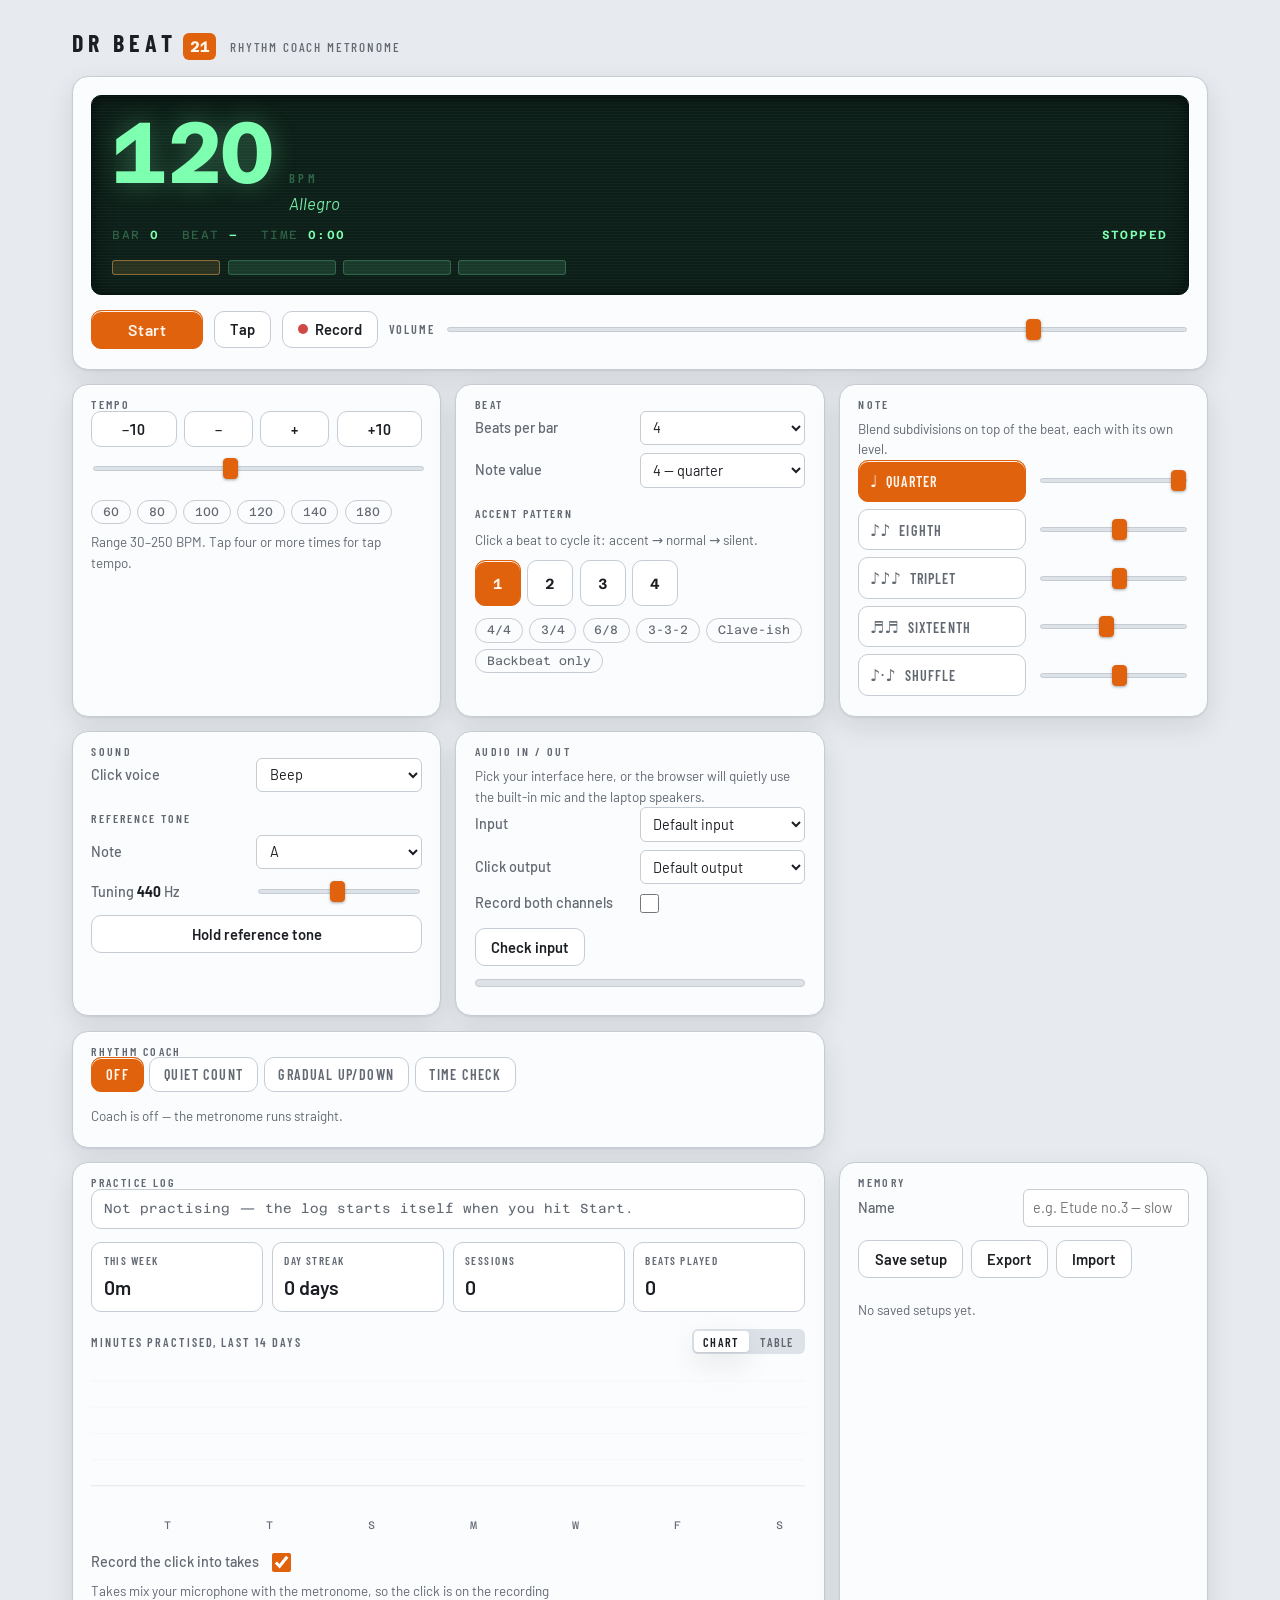
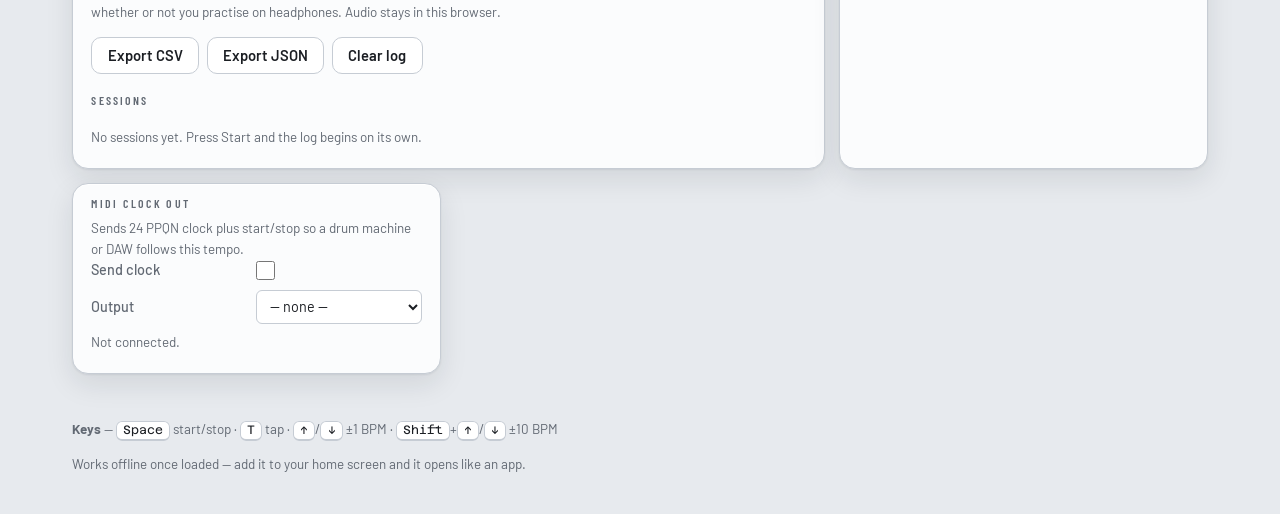
==== commit a076ecb4: "Choose the audio device, and line the click up with what was played Recording assumed the browser's " ====
--- a/index.html
+++ b/index.html
@@ -198,6 +198,31 @@
     <button id="refToneBtn" class="btn btn-wide" type="button" aria-pressed="false">Hold reference tone</button>
   </section>
 
+
+  <!-- ─────────── Audio routing ─────────── -->
+  <section class="panel" aria-labelledby="h-io">
+    <h2 id="h-io">Audio in / out</h2>
+    <p class="hint">Pick your interface here, or the browser will quietly use the
+       built-in mic and the laptop speakers.</p>
+    <div class="field-row">
+      <label for="inputDevice">Input</label>
+      <select id="inputDevice"><option value="">Default input</option></select>
+    </div>
+    <div class="field-row">
+      <label for="outputDevice">Click output</label>
+      <select id="outputDevice"><option value="">Default output</option></select>
+    </div>
+    <div class="field-row">
+      <label for="stereoIn">Record both channels</label>
+      <input id="stereoIn" type="checkbox">
+    </div>
+    <div class="tc-actions">
+      <button id="checkInput" class="btn" type="button" aria-pressed="false">Check input</button>
+    </div>
+    <div class="meter-wrap" aria-hidden="true"><div id="inputMeter" class="meter-fill"></div></div>
+    <p id="ioStatus" class="hint" role="status" aria-live="polite"></p>
+  </section>
+
   <!-- ─────────── Rhythm coach ─────────── -->
   <section class="panel span2" aria-labelledby="h-coach">
     <h2 id="h-coach">Rhythm Coach</h2>
--- a/css/style.css
+++ b/css/style.css
@@ -595,3 +595,8 @@
   position: absolute; width: 1px; height: 1px; overflow: hidden;
   clip: rect(0 0 0 0); clip-path: inset(50%); white-space: nowrap;
 }
+
+/* Controls the browser cannot honour are shown but visibly inert, so the
+   absence is explained rather than mysterious. */
+.field-row.is-unsupported { opacity: .5; }
+.field-row.is-unsupported select { cursor: not-allowed; }
